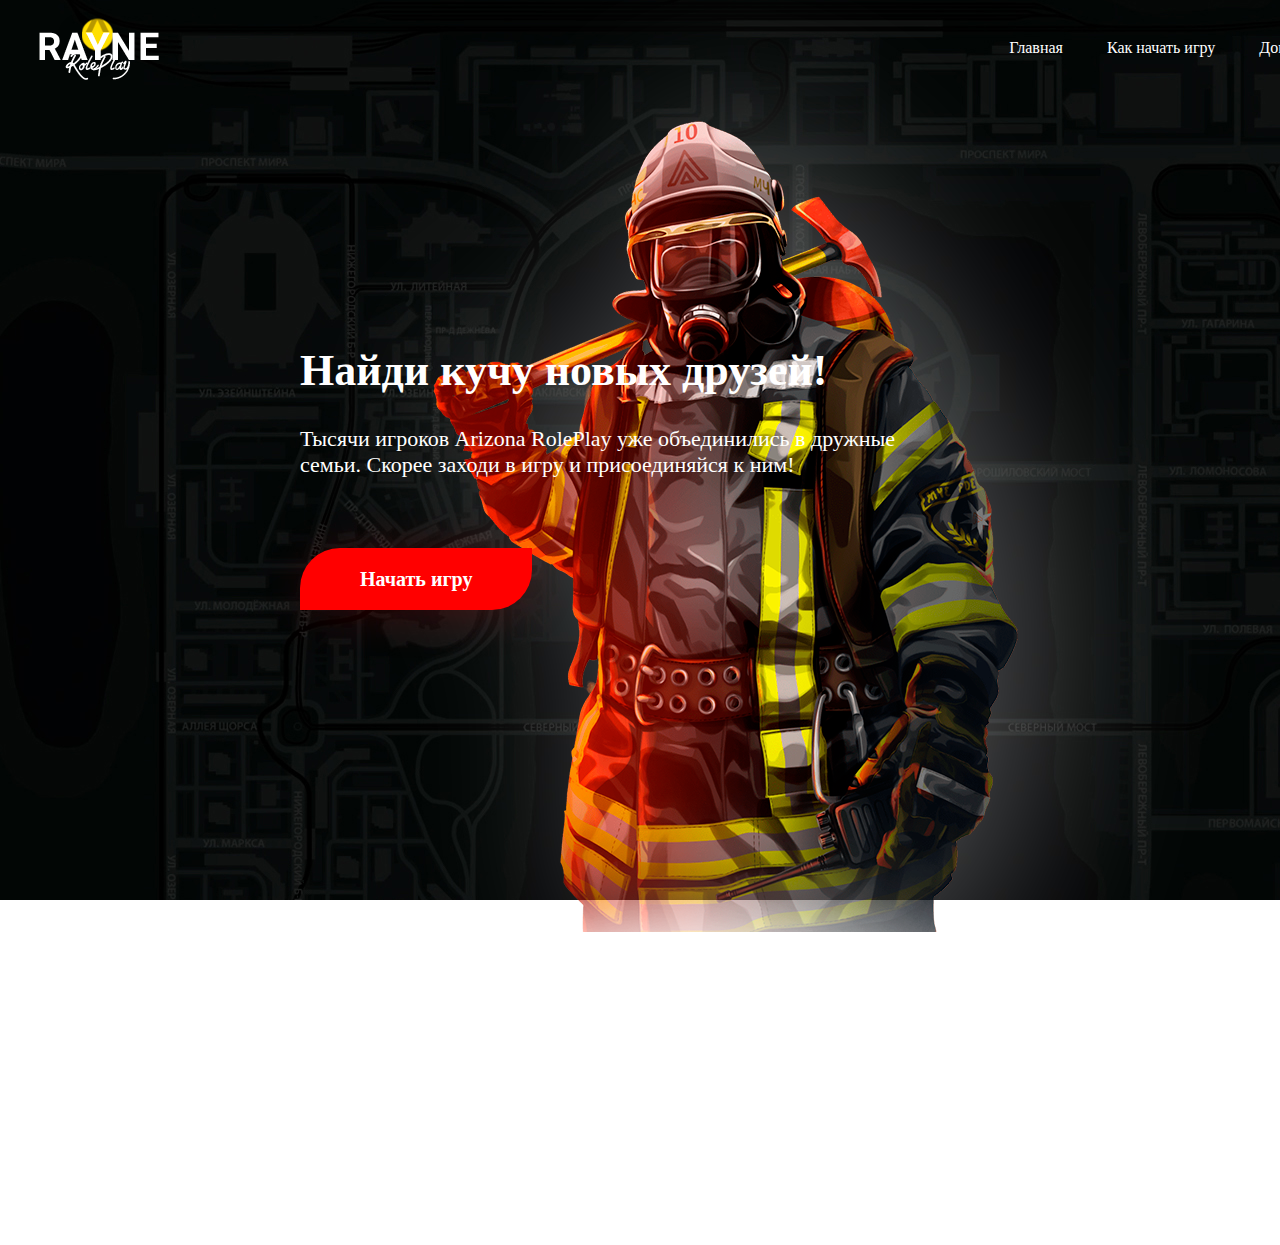
==== index.html @ 82a6fd7f "Rainer" ====
<!DOCTYPE html>
<html lang="ru">
<head>
    <meta charset="UTF-8">
    <meta http-equiv="X-UA-Compatible" content="IE=edge">
    <meta name="viewport" content="width=device-width, initial-scale=1.0">
    <title>Raine RolePlay: Главная</title>
    <link rel="stylesheet" href="css/main.css">
</head>
<body>
    <div class="hero-block-wrapper">
    <header>
        <div class="logo">
            <a href="index.html">
                <img src="assets/img/logo.png" alt="logo">
            </a>
        </div>

        <ul class ="nav-link">
            <li><a href = "#">Главная</a></li>
            <li><a href = "#">Как начать игру</a></li>
            <li><a href = "#">Донат</a></li>
            <li><a href = "#">Форум</a></li>
        </ul>
    </header>

    <div class="hero">
        <div class="top-one">
            <div class="text-top">
                <span class="h1-text">
                    Найди кучу новых друзей!
                </span>
            <div class="text-top-2">
                <span class="h2-text">
                    Тысячи игроков Arizona RolePlay уже объединились в дружные<br>
                    семьи. Скорее заходи в игру и присоединяйся к ним!
                </span>
            </div>

            </div>
            <div class="btn-start">
                <a href="#">Начать игру</a>
            </div>
        </div>

        <div class="img-person1">
            <img src="assets/img/person1.png" alt="">
        </div>

    </div>
</div>

</body>
</html>
---- css/main.css ----
* {
    box-sizing: border-box;
    text-decoration: none;
    margin: 0;
    padding: 0;
    font-family: Roboto;
}

header {
    height: 95px;
    width: 1470px;
    margin-left: auto;
    margin-right: auto;
    align-items: center;
    align-content: center;
    display: flex; 
    justify-content: center;
}

.logo img{
    margin-right: 850px;
}

.hero-block-wrapper {
    background-image: url(../assets/img/background-1.jpg);
    background-repeat: no-repeat;
    height: 100vh;
    width: 100%;
}

.hero {
    height: 100vh;
    width: 100%;
}

a {
    color: white;
}

.nav-link li {
    list-style-type: none; /* Убираем маркеры */
    display: inline;
    font-family: Roboto;
    color: white;
    margin-right: 40px;
    text-align: center;
}

.nav-link {
    color: white;
    float: right;
}

.top-one {
    margin-left: 300px;
    margin-top: 250px
}

.h1-text {
    color: rgb(255, 255, 255);
    font-size: 44px;
    font-family: Roboto;
    font-weight: bold;
    margin-bottom: 30px;
}

.text-top-2 {
    margin-top: 30px;
}

.h2-text {
    font-size: 22px;
    font-weight: 300;
    color: rgb(255, 255, 255);
}

.btn-start a {
    background-color: red;
    color: white;
    font-weight: bold;
    font-size: 20px;
    padding-top: 20px;
    padding-left: 60px;
    padding-right: 60px;
    padding-bottom: 20px;
    border-radius: 40px 0 40px;
    transition: 0.3s;
    -webkit-box-shadow: 4px 4px 51px -7px rgba(255, 0, 0, 0.24);
    -moz-box-shadow: 4px 4px 51px -7px rgba(255, 0, 0, 0.24);
    box-shadow: 4px 4px 51px -7px rgba(255, 0, 0, 0.24);
}

.btn-start a:hover {
    background-color: white;
    color: red;
}

.btn-start {
    margin-top: 90px;
}

.img-person1 {
    float: right;
    margin-right: 40px;
    margin-top: -650px;
}
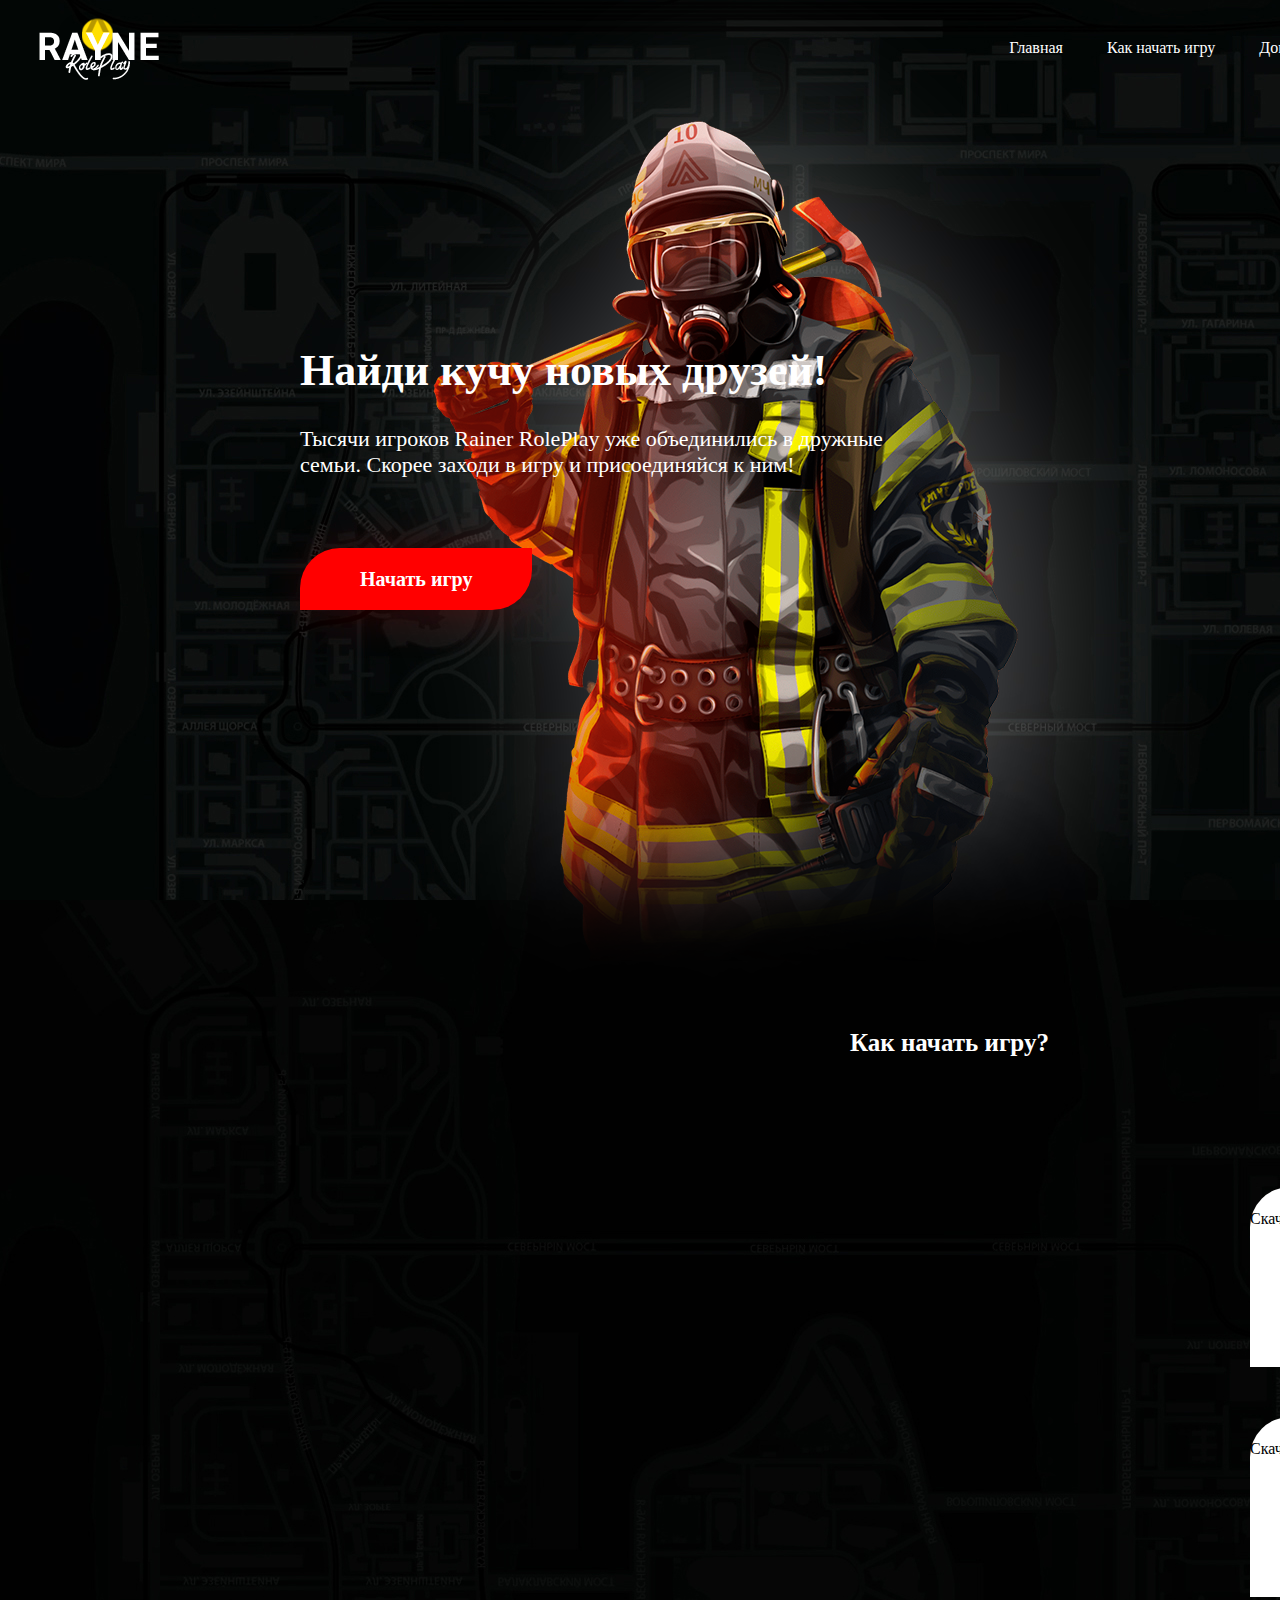
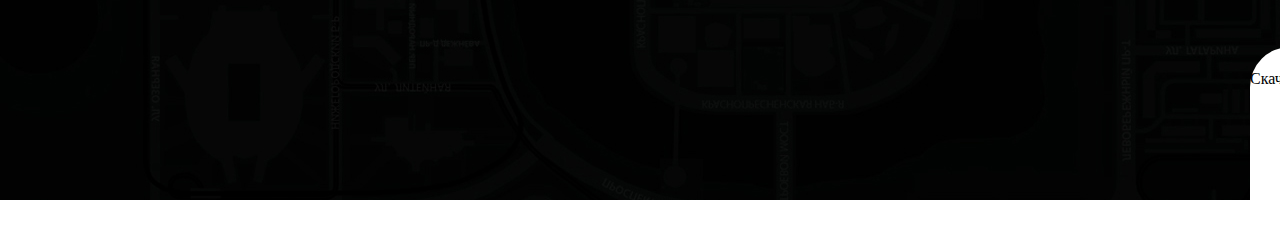
==== commit ddb35295: "test" ====
--- a/index.html
+++ b/index.html
@@ -32,7 +32,7 @@
                 </span>
             <div class="text-top-2">
                 <span class="h2-text">
-                    Тысячи игроков Arizona RolePlay уже объединились в дружные<br>
+                    Тысячи игроков Rainer RolePlay уже объединились в дружные<br>
                     семьи. Скорее заходи в игру и присоединяйся к ним!
                 </span>
             </div>
@@ -46,6 +46,32 @@
         <div class="img-person1">
             <img src="assets/img/person1.png" alt="">
         </div>
+    </div>
+</div>
+
+<div class="row">
+    <div class="container">
+        <div class="game__start-text">
+            <span>Как начать игру?</span>
+        </div>
+
+        <div class="steps">
+            <div class="steps_1">
+                <div class="steps__number">Шаг 1</div>
+                <div class="steps__h1">Скачайте GTA SanAndreas</div>
+                <a class="btn-steps" href="#">Скачать игру</a>
+            </div>
+            <div class="steps_2">
+                <div class="steps__number">Шаг 2</div>
+                <div class="steps__h1">Скачайте GTA SanAndreas</div>
+                <a class="btn-steps" href="#">Скачать игру</a>
+            </div>
+            <div class="steps_3">
+                <div class="steps__number">Шаг 3</div>
+                <div class="steps__h1">Скачайте GTA SanAndreas</div>
+                <a class="btn-steps" href="#">Скачать игру</a>
+            </div>
+        </div>
 
     </div>
 </div>
--- a/css/main.css
+++ b/css/main.css
@@ -19,6 +19,13 @@
 
 .logo img{
     margin-right: 850px;
+    transition: 1s;
+}
+
+.logo img:hover {
+    -webkit-transform: scale(0.8);
+    -ms-transform: scale(0.8);
+    transform: scale(0.8);   
 }
 
 .hero-block-wrapper {
@@ -103,4 +110,57 @@
     float: right;
     margin-right: 40px;
     margin-top: -650px;
-}+}
+
+.row {
+    background-image: url(../assets/img/background-2.jpg);
+    background-repeat: no-repeat;
+    height: 100vh;
+    width: 100%;
+}
+
+.container {
+    width: 1470px;
+}
+
+.game__start-text {
+    color: white;
+    font-size: 25px;
+    font-weight: bold;
+    margin-left: 850px;
+    margin-right: auto;
+}
+
+.steps {
+    margin-top: 130px;
+    margin-left: 1250px;
+}
+
+.steps_1 {
+    background-color: white;
+    border-radius: 40px 0 40px;
+    height: 180px;
+    width: 350px;
+    margin-bottom: 50px;
+}
+
+.steps_2 {
+    background-color: white;
+    border-radius: 40px 0 40px;
+    height: 180px;
+    width: 350px;
+    margin-bottom: 50px;
+}
+
+.steps_3 {
+    background-color: white;
+    border-radius: 40px 0 40px;
+    height: 180px;
+    width: 350px;
+}
+
+.steps__number {
+    font-weight: 500;
+    font-size: 20px;
+    margin-left: 150px;
+}
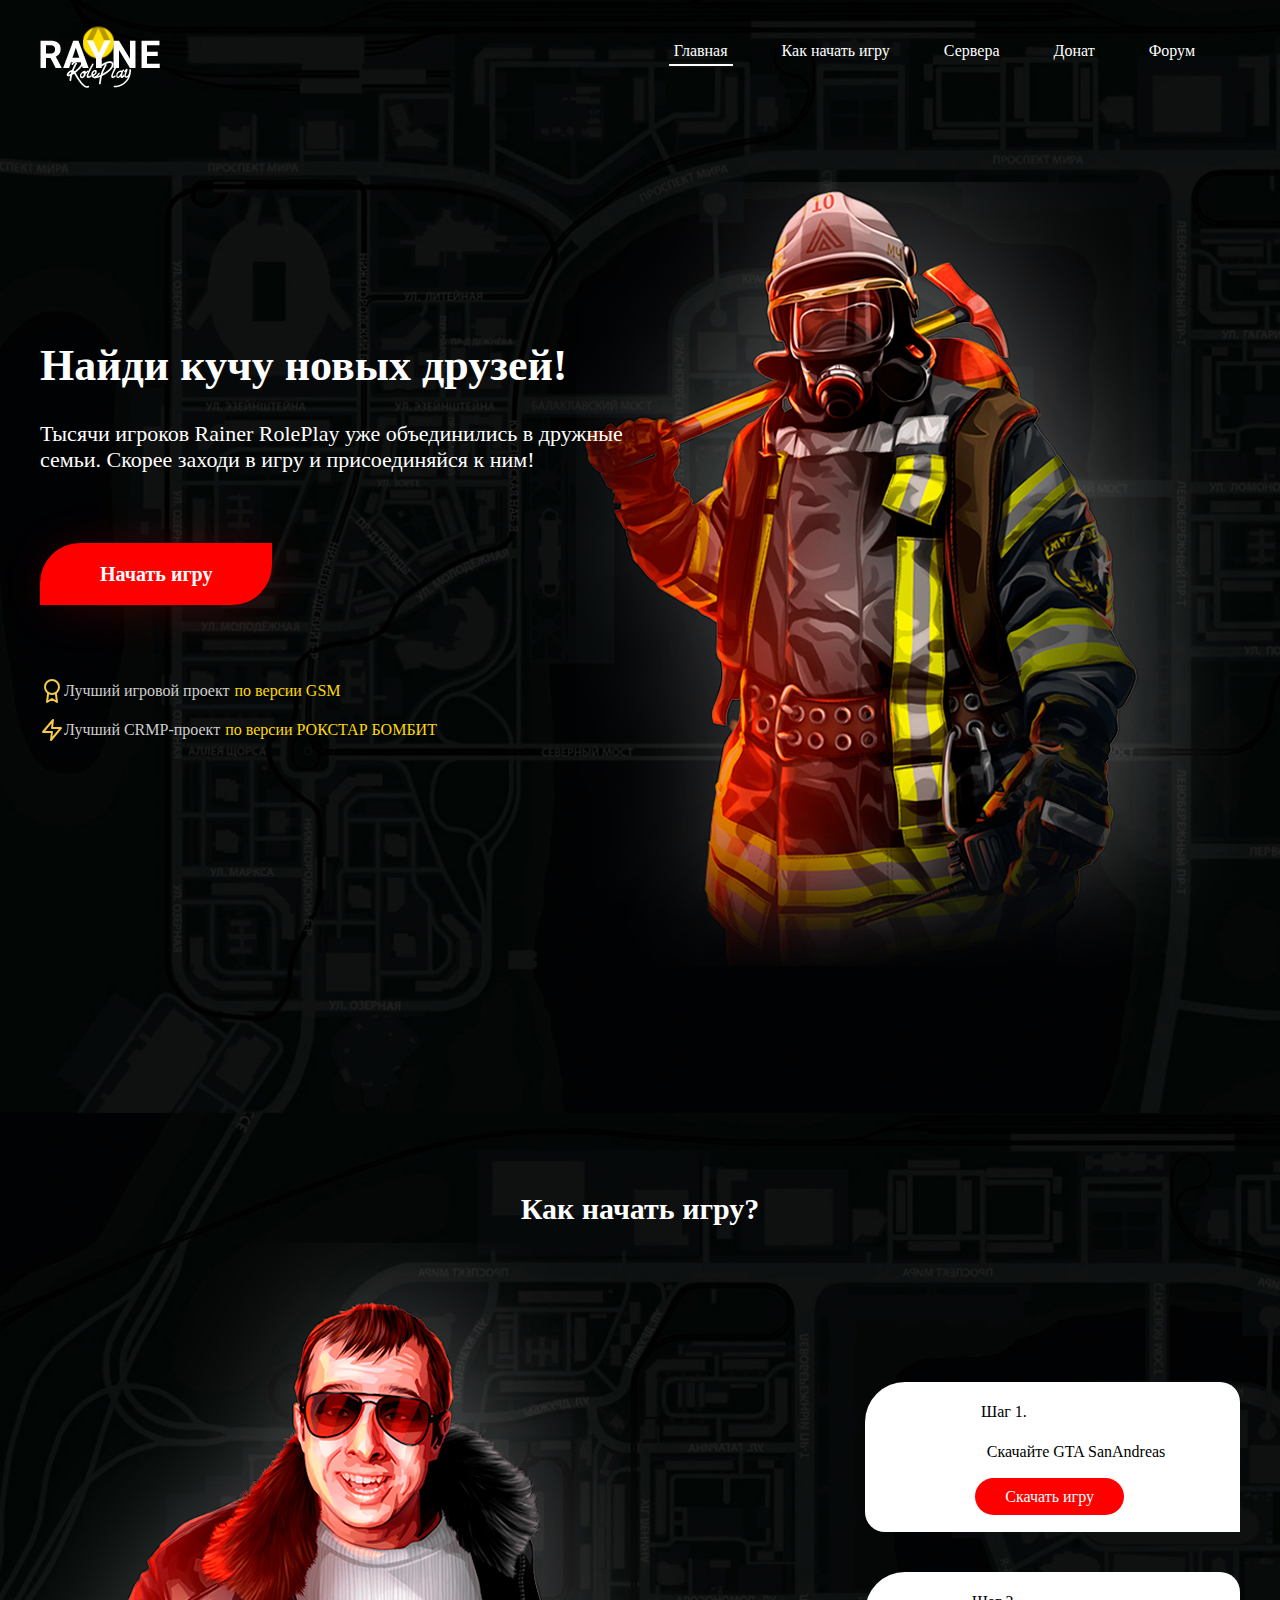
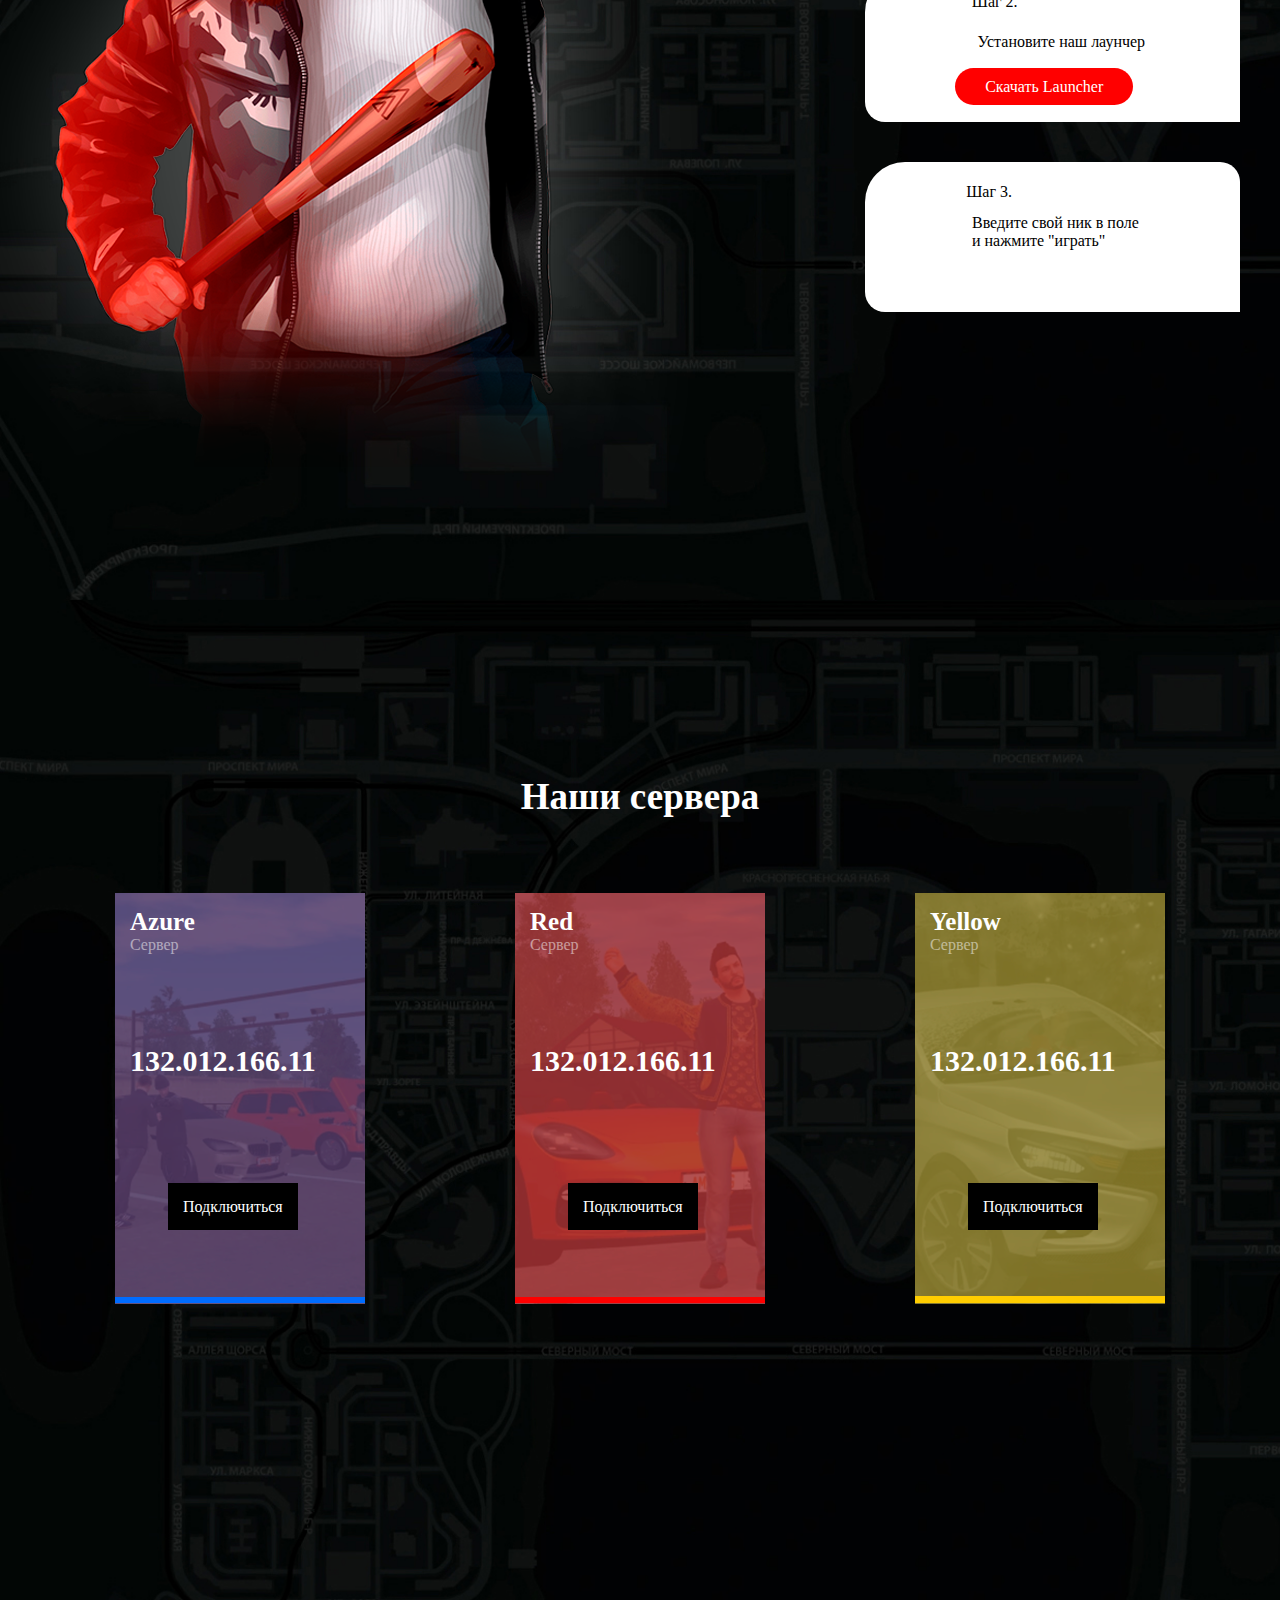
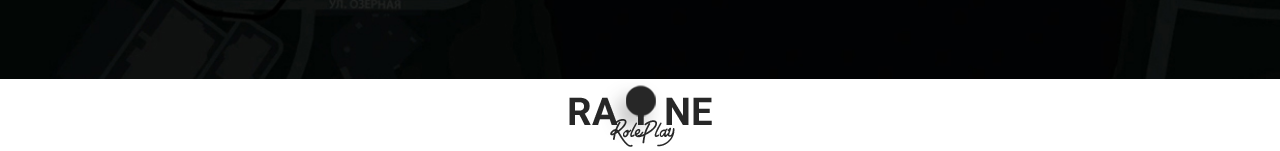
==== commit 9f009f80: "Rainer 1.0" ====
--- a/index.html
+++ b/index.html
@@ -6,75 +6,139 @@
     <meta name="viewport" content="width=device-width, initial-scale=1.0">
     <title>Raine RolePlay: Главная</title>
     <link rel="stylesheet" href="css/main.css">
+    <script src="https://ajax.googleapis.com/ajax/libs/jquery/2.2.0/jquery.min.js"></script>
+    <link rel="icon" href="https://learn.javascript.ru/img/favicon/favicon.png">
 </head>
 <body>
-    <div class="hero-block-wrapper">
-    <header>
-        <div class="logo">
-            <a href="index.html">
-                <img src="assets/img/logo.png" alt="logo">
-            </a>
+    <header class="header">
+        <div class="container">
+            <div class="header__inner">
+                <div class="logo">
+                    <a href="index.html" class="logo-header">
+                        <img src="assets/img/logo.png" alt="logo">
+                    </a>
+                </div>
+
+        <nav class ="nav-link">
+            <a class="nav_active" href = "index.html">Главная</a>
+            <a id="how-start" href = "#">Как начать игру</a>
+            <a id="servers" href = "#">Сервера</a>
+            <a href = "donate.html">Донат</a>
+            <a href = "index.html">Форум</a>
+        </nav>
         </div>
-
-        <ul class ="nav-link">
-            <li><a href = "#">Главная</a></li>
-            <li><a href = "#">Как начать игру</a></li>
-            <li><a href = "#">Донат</a></li>
-            <li><a href = "#">Форум</a></li>
-        </ul>
     </header>
 
     <div class="hero">
-        <div class="top-one">
+        <div class="container">
             <div class="text-top">
                 <span class="h1-text">
                     Найди кучу новых друзей!
                 </span>
+            </div>
             <div class="text-top-2">
                 <span class="h2-text">
                     Тысячи игроков Rainer RolePlay уже объединились в дружные<br>
                     семьи. Скорее заходи в игру и присоединяйся к ним!
                 </span>
             </div>
-
-            </div>
             <div class="btn-start">
                 <a href="#">Начать игру</a>
             </div>
-        </div>
+
+            <div class="rating">
+                <img src="assets/icons/award.svg" alt="">
+                <span class="rating-text">Лучший игровой проект</span>
+                <span class="rating-bottom_text">по версии GSM</span>
+            </div>
+
+            <div class="rating1">
+                <img src="assets/icons/zap.svg" alt="">
+                <span class="rating-text">Лучший CRMP-проект</span>
+                <span class="rating-bottom_text">по версии РОКСТАР БОМБИТ</span>
+            </div>
+
 
         <div class="img-person1">
             <img src="assets/img/person1.png" alt="">
         </div>
+        </div>
     </div>
-</div>
 
-<div class="row">
-    <div class="container">
-        <div class="game__start-text">
-            <span>Как начать игру?</span>
+    <div class="row" id="steps">
+        <div class="container">
+            <div class="how_start">
+                <span class="how-start">Как начать игру?</span>
+            </div>
+                <div class="steps__block">
+                    <span class="steps__number">Шаг 1.</span>
+                    <span class="steps__text">Скачайте GTA SanAndreas</span>
+                    <div class="download-game">
+                        <a href="#">Скачать игру</a>
+                    </div>
+                </div>
+                <div class="steps__block">
+                    <span class="steps__number">Шаг 2.</span>
+                    <span class="steps__text">Установите наш лаунчер</span>
+                    <div class="download-game">
+                        <a href="#">Скачать Launcher</a>
+                    </div>
+                </div>
+                <div class="steps__block">
+                    <span class="steps__number">Шаг 3.</span>
+                    <span class="steps__text">Введите свой ник в поле<br>и нажмите "играть"</span>
+                </div>
+
+                <img class="img-person2" src="assets/img/person2.png" alt="person2">
         </div>
+    </div>
 
-        <div class="steps">
-            <div class="steps_1">
-                <div class="steps__number">Шаг 1</div>
-                <div class="steps__h1">Скачайте GTA SanAndreas</div>
-                <a class="btn-steps" href="#">Скачать игру</a>
+    <div id="monitoring" class="servers">
+        <div class="container">
+            <div class="my-servers">
+                <span class="my_servers">Наши сервера</span>
             </div>
-            <div class="steps_2">
-                <div class="steps__number">Шаг 2</div>
-                <div class="steps__h1">Скачайте GTA SanAndreas</div>
-                <a class="btn-steps" href="#">Скачать игру</a>
-            </div>
-            <div class="steps_3">
-                <div class="steps__number">Шаг 3</div>
-                <div class="steps__h1">Скачайте GTA SanAndreas</div>
-                <a class="btn-steps" href="#">Скачать игру</a>
+
+            <div class="servers_inner">
+                <div class="server_block-azure">
+                    <div class="server_name">Azure</div>
+                    <div class="server-text">Сервер</div>
+                    <div class="server_ip">132.012.166.11</div>
+                    <div class="server-btn">
+                        <a href="#">Подключиться</a>
+                    </div>
+                </div>
+                <div class="server_block-red">
+                    <div class="server_name">Red</div>
+                    <div class="server-text">Сервер</div>
+                    <div class="server_ip">132.012.166.11</div>
+                    <div class="server-btn">
+                        <a href="#">Подключиться</a>
+                    </div>
+                </div>
+                <div class="server_block-yellow">
+                    <div class="server_name">Yellow</div>
+                    <div class="server-text">Сервер</div>
+                    <div class="server_ip">132.012.166.11</div>
+                    <div class="server-btn">
+                        <a href="#">Подключиться</a>
+                    </div>
+                </div>
             </div>
         </div>
+    </div>
 
-    </div>
-</div>
 
+    <footer class="footer-block">
+            <div class="container">
+                <div class="footer_nav">
+                    <a href="index.html" class="logo-footer">
+                        <img src="assets/img/logo-footer.png" alt="logo-footer">
+                    </a>
+                </div>
+            </div>
+    </footer>
+
+    <script src="js/main.js"></script>
 </body>
 </html>--- a/css/main.css
+++ b/css/main.css
@@ -6,61 +6,77 @@
     font-family: Roboto;
 }
 
-header {
-    height: 95px;
-    width: 1470px;
-    margin-left: auto;
-    margin-right: auto;
-    align-items: center;
-    align-content: center;
-    display: flex; 
-    justify-content: center;
-}
-
-.logo img{
-    margin-right: 850px;
-    transition: 1s;
+a {
+    color: white;
+    text-decoration:none;
+}
+
+img {
+    max-width: 100%;
+}
+
+body {
+    background-image: url(../assets/img/background.jpg);
+    background-repeat: no-repeat;
+    background-size: cover;
+    -webkit-background-size: cover;
+}
+
+.container {
+    width: 100%;
+    max-width: 1200px;
+    margin: 0 auto;
+}
+
+.header {
+    position: absolute;
+    z-index: 1000;
+    top: 0;
+    left: 0;
+    right: 0;
+    width: 100%;
+}
+
+.logo {
+    margin-top: 20px;
+}
+
+.logo img {
+    transition: 0.7s;
 }
 
 .logo img:hover {
-    -webkit-transform: scale(0.8);
-    -ms-transform: scale(0.8);
-    transform: scale(0.8);   
-}
-
-.hero-block-wrapper {
-    background-image: url(../assets/img/background-1.jpg);
-    background-repeat: no-repeat;
-    height: 100vh;
+    -webkit-transform: scale(0.7);
+    -ms-transform: scale(0.7);
+    transform: scale(0.7);
+}
+
+.hero {
+    height: 100%;
     width: 100%;
 }
 
-.hero {
-    height: 100vh;
-    width: 100%;
-}
-
-a {
-    color: white;
-}
-
-.nav-link li {
-    list-style-type: none; /* Убираем маркеры */
-    display: inline;
+.nav-link a {
+    list-style-type: none; /* ÃƒÆ’Ã†â€™Ãƒâ€šÃ‚ÂÃƒÆ’Ã¢â‚¬Å¡Ãƒâ€šÃ‚Â£ÃƒÆ’Ã†â€™Ãƒâ€šÃ‚ÂÃƒÆ’Ã¢â‚¬Å¡Ãƒâ€šÃ‚Â±ÃƒÆ’Ã†â€™Ãƒâ€šÃ‚ÂÃƒÆ’Ã¢â‚¬Å¡Ãƒâ€šÃ‚Â¸ÃƒÆ’Ã†â€™ÃƒÂ¢Ã¢â€šÂ¬Ã‹Å“ÃƒÆ’Ã‚Â¢ÃƒÂ¢Ã¢â€šÂ¬Ã…Â¡Ãƒâ€šÃ‚Â¬ÃƒÆ’Ã†â€™Ãƒâ€šÃ‚ÂÃƒÆ’Ã¢â‚¬Å¡Ãƒâ€šÃ‚Â°ÃƒÆ’Ã†â€™Ãƒâ€šÃ‚ÂÃƒÆ’Ã¢â‚¬Å¡Ãƒâ€šÃ‚ÂµÃƒÆ’Ã†â€™Ãƒâ€šÃ‚ÂÃƒÆ’Ã¢â‚¬Å¡Ãƒâ€šÃ‚Â¼ ÃƒÆ’Ã†â€™Ãƒâ€šÃ‚ÂÃƒÆ’Ã¢â‚¬Å¡Ãƒâ€šÃ‚Â¼ÃƒÆ’Ã†â€™Ãƒâ€šÃ‚ÂÃƒÆ’Ã¢â‚¬Å¡Ãƒâ€šÃ‚Â°ÃƒÆ’Ã†â€™ÃƒÂ¢Ã¢â€šÂ¬Ã‹Å“ÃƒÆ’Ã‚Â¢ÃƒÂ¢Ã¢â€šÂ¬Ã…Â¡Ãƒâ€šÃ‚Â¬ÃƒÆ’Ã†â€™Ãƒâ€šÃ‚ÂÃƒÆ’Ã¢â‚¬Å¡Ãƒâ€šÃ‚ÂºÃƒÆ’Ã†â€™Ãƒâ€šÃ‚ÂÃƒÆ’Ã¢â‚¬Å¡Ãƒâ€šÃ‚ÂµÃƒÆ’Ã†â€™ÃƒÂ¢Ã¢â€šÂ¬Ã‹Å“ÃƒÆ’Ã‚Â¢ÃƒÂ¢Ã¢â€šÂ¬Ã…Â¡Ãƒâ€šÃ‚Â¬ÃƒÆ’Ã†â€™ÃƒÂ¢Ã¢â€šÂ¬Ã‹Å“ÃƒÆ’Ã‚Â¢ÃƒÂ¢Ã¢â‚¬Å¡Ã‚Â¬Ãƒâ€šÃ‚Â¹ */
     font-family: Roboto;
     color: white;
     margin-right: 40px;
     text-align: center;
+    padding: 5px;
+}
+
+.nav-link a:hover {
+    border-bottom: 2px solid white;
+}
+
+.nav_active {
+    border-bottom: 2px solid white;
 }
 
 .nav-link {
     color: white;
     float: right;
-}
-
-.top-one {
-    margin-left: 300px;
-    margin-top: 250px
+    margin-top: -50px;
 }
 
 .h1-text {
@@ -69,6 +85,10 @@
     font-family: Roboto;
     font-weight: bold;
     margin-bottom: 30px;
+}
+
+.text-top {
+    margin-top: 340px;
 }
 
 .text-top-2 {
@@ -108,59 +128,284 @@
 
 .img-person1 {
     float: right;
-    margin-right: 40px;
-    margin-top: -650px;
+    margin-top: -560px;
 }
 
 .row {
-    background-image: url(../assets/img/background-2.jpg);
-    background-repeat: no-repeat;
-    height: 100vh;
-    width: 100%;
-}
-
-.container {
-    width: 1470px;
-}
-
-.game__start-text {
+    margin-top: 500px;
+}
+
+.steps {
+    float: right;
+}
+
+.steps__number {
+    margin-top: -90px;
+    font-weight: 500;
+}
+
+.steps__block {
+    background-color: white;
+    align-content: center;
+    align-items: center;
+    border-radius: 40px 20px 0px;
+    width: 375px;
+    height: 150px;
+    margin-bottom: 40px;
+    display: flex;
+    justify-content: center;
+    margin-left: auto;
+}
+
+.steps__text {
+    margin-left: -40px;
+    margin-top: -10px;
+}
+
+.img-person2 {
+    margin-left: -100px;
+    margin-top: -750px;
+}
+
+.download-game {
+    margin-top: 80px;
+    margin-left: -190px
+}
+
+.steps__block a:hover {
+    background-color: rgb(0, 0, 0);
+    color: rgb(255, 255, 255);
+    border-radius: 40px 0px 40px;
+}
+
+.steps__block a{
+    width: 20px;
+    height: 10px;
+    transition: 0.7s;
+    background-color: red;
+    border-radius: 50px;
+    color: white;
+    font-family: Roboto;
+    padding-top: 10px;
+    padding-left: 30px;
+    padding-right: 30px;
+    padding-bottom: 10px;
+}
+
+.how_start {
+    margin-bottom: 140px;
+    justify-content: center;
+    display: flex;
+}
+
+.how-start {
+    color: white;
+    font-size: 30px;
+    font-weight: 700;
+    margin-top: -50px;
+}
+
+.my-servers {
+    margin-top: 300px;
+}
+
+.my_servers {
+    color: white;
+    font-size: 37px;
+    font-weight: 700;
+    margin-top: 300px;
+    justify-content: center;
+    display: flex;
+}
+
+.server_block-azure {
+    background-image: url(../assets/img/azure.png);
+    width: 250px;
+    height: 411px;
+    margin: 75px;
+    transition: 0.3s;
+    padding: 15px;
+}
+
+.server_block-azure:hover {
+    -webkit-transform: scale(1.1);
+    -ms-transform: scale(1.1);
+    transform: scale(1.1);
+    -webkit-box-shadow: 4px 4px 100px -4px rgba(37, 0, 255, 0.36);
+    -moz-box-shadow: 4px 4px 100px -4px rgba(37, 0, 255, 0.36);
+    box-shadow: 4px 4px 100px -4px rgba(37, 0, 255, 0.36);
+
+}
+
+.server_block-yellow:hover {
+    -webkit-transform: scale(1.1);
+    -ms-transform: scale(1.1);
+    transform: scale(1.1);
+    -webkit-box-shadow: 4px 4px 100px -4px rgba(255, 225, 0, 0.36);
+    -moz-box-shadow: 4px 4px 100px -4px rgba(255, 225, 0, 0.36);
+    box-shadow: 4px 4px 100px -4px rgba(255, 225, 0, 0.36);
+}
+
+.server_block-red:hover {
+    -webkit-transform: scale(1.1);
+    -ms-transform: scale(1.1);
+    transform: scale(1.1);
+    -webkit-box-shadow: 4px 4px 100px -4px rgba(255, 0, 0, 0.36);
+    -moz-box-shadow: 4px 4px 100px -4px rgba(255, 0, 0, 0.36);
+    box-shadow: 4px 4px 100px -4px rgba(255, 0, 0, 0.36);
+}
+
+.servers_inner {
+    display: inline-flex;
+}
+
+.server_block-red {
+    background-image: url(../assets/img/red.png);
+    width: 250px;
+    margin: 75px;
+    height: 411px;
+    transition: 0.3s;
+    padding: 15px;
+}
+
+.rating {
+    color: rgb(206, 206, 206);
+    margin-top: 93px;
+    display: flex;
+    align-items: center;
+}
+
+.rating1 {
+    color: rgb(206, 206, 206);
+    margin-top: 15px;
+    display: flex;
+    align-items: center;
+}
+
+.rating-bottom_text {
+    color: rgb(255, 217, 0);
+    margin-left: 5px;
+}
+
+.server_block-yellow {
+    background-image: url(../assets/img/yellow.png);
+    width: 250px;
+    height: 411px;
+    margin: 75px;
+    transition: 0.3s;
+    padding: 15px;
+}
+
+.server_name {
     color: white;
     font-size: 25px;
     font-weight: bold;
-    margin-left: 850px;
-    margin-right: auto;
-}
-
-.steps {
-    margin-top: 130px;
-    margin-left: 1250px;
-}
-
-.steps_1 {
+}
+
+.server-text {
+    color: white;
+    opacity: .5;
+    font-weight: 400;
+}
+
+.server-btn {
+    margin-left: 38px;
+    margin-top: 120px;
+}
+
+.server-btn a {
+    background-color: black;
+    color: white;
+    padding-left: 15px;
+    padding-right: 15px;
+    padding-top: 15px;
+    padding-bottom: 15px;
+    transition: 0.4s;
+}
+
+.server-btn a:hover{
+    background-color: rgb(255, 255, 255);
+    color: rgb(0, 0, 0);
+    border-radius: 40px 0px 40px;
+}
+
+.server_ip {
+    color: white;
+    font-size: 30px;
+    font-weight: bold;
+    margin-top: 90px;
+}
+
+.tech-work {
+    margin-top: 500px;
+    display: flex;
+    justify-content: center;
+    color: white;
+    font-size: 60px;
+    font-weight: bold;
+}
+
+.footer-block {
     background-color: white;
-    border-radius: 40px 0 40px;
-    height: 180px;
-    width: 350px;
-    margin-bottom: 50px;
-}
-
-.steps_2 {
+    width: 100%;
+}
+
+footer {
+    margin-top: 300px;
+}
+
+.footer_nav {
+    display: flex;
+    justify-content: center;
+}
+
+
+@media screen and (max-width: 768px) {
+    .nav-link {
+        display:none;
+    }
+
+    .footer-block {
+        display: none
+    }
+
+    .container {
+        margin: auto;
+        max-width: 80%;
+    }
+
+
+}
+
+@media screen and (max-width: 1170px) {
+    .img-person1 {
+        display:none;
+    }
+    
+    .img-person2 {
+        display:none;
+    }
+
+    .container {
+        margin: auto;
+        max-width: 90%;
+    }
+
+    .servers_inner {
+        display: block;
+    }
+}
+
+::-webkit-scrollbar {
+    width: 8px;
+}
+
+::-webkit-scrollbar-track {
+    background-color: red;
+}
+
+::-webkit-scrollbar-thumb {
     background-color: white;
-    border-radius: 40px 0 40px;
-    height: 180px;
-    width: 350px;
-    margin-bottom: 50px;
-}
-
-.steps_3 {
-    background-color: white;
-    border-radius: 40px 0 40px;
-    height: 180px;
-    width: 350px;
-}
-
-.steps__number {
-    font-weight: 500;
-    font-size: 20px;
-    margin-left: 150px;
-}
+    border-radius: 50px;
+    border: 3px solid white;
+}